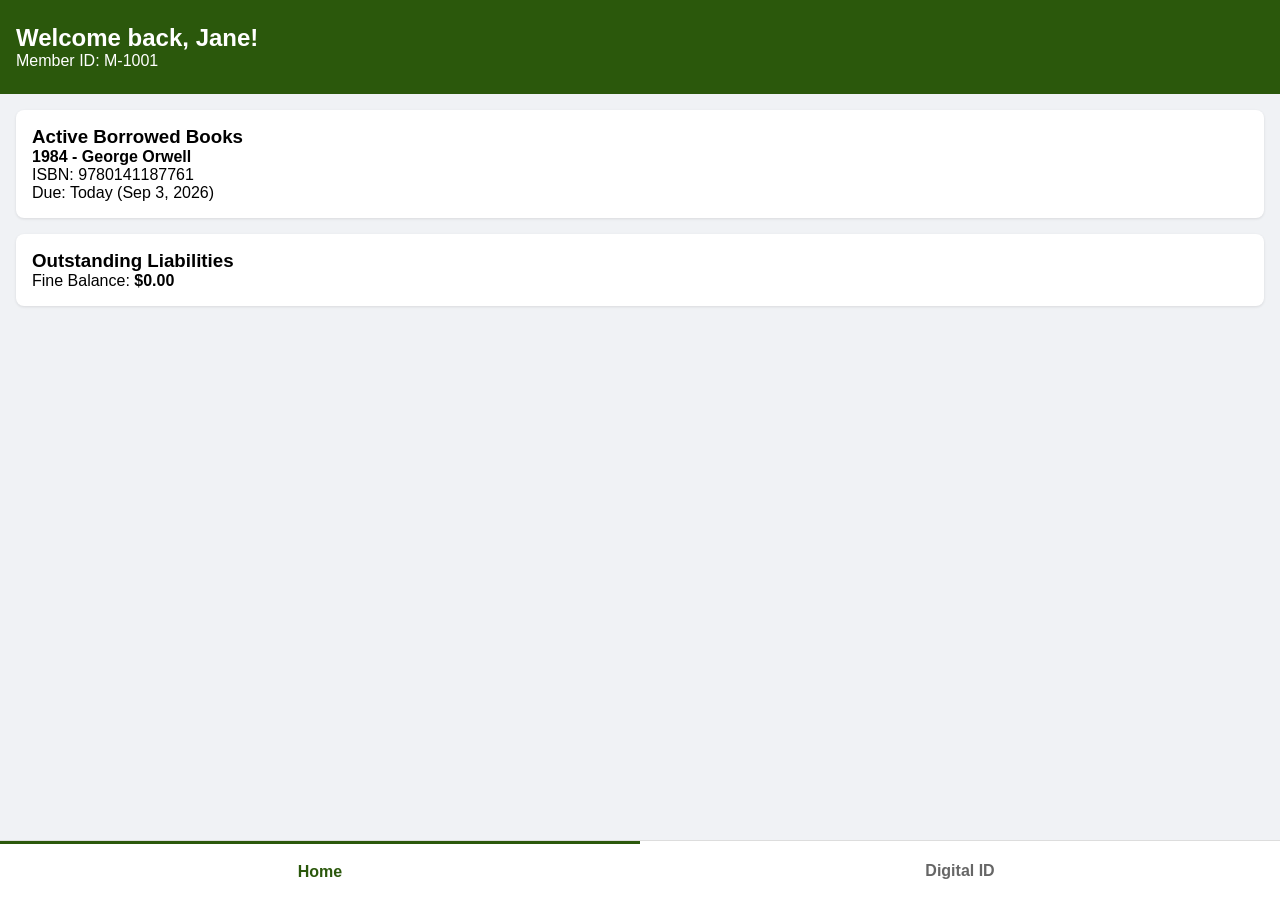
==== mobile-app/index.html @ 0fbb82c8 "refactor: update library branding to Kensington Community Library across web and mobile views" ====
<!DOCTYPE html>
<html lang="en">
<head>
  <meta charset="UTF-8">
  <meta name="viewport" content="width=device-width, initial-scale=1.0">
  <title>Kensington Mobile Library</title>
  <link rel="stylesheet" href="../css/mobile.css">
</head>
<body>
  <header class="mobile-header">
    <h2>Welcome back, Jane!</h2>
    <p>Member ID: M-1001</p>
  </header>

  <main class="mobile-content">
    <section class="card">
      <h3>Active Borrowed Books</h3>
      <div class="loan-item">
        <h4>1984 - George Orwell</h4>
        <p>ISBN: 9780141187761</p>
        <p class="due-text">Due: Today (Sep 3, 2026)</p>
      </div>
    </section>

    <section class="card alert-card">
      <h3>Outstanding Liabilities</h3>
      <p>Fine Balance: <strong>$0.00</strong></p>
    </section>
  </main>

  <nav class="bottom-nav">
    <a href="index.html" class="nav-item active">Home</a>
    <a href="digital-id.html" class="nav-item">Digital ID</a>
  </nav>
</body>
</html>
---- css/mobile.css ----
* {
  margin: 0;
  padding: 0;
  box-sizing: border-box;
  font-family: -apple-system, BlinkMacSystemFont, "Segoe UI", Roboto, Helvetica, Arial, sans-serif;
}

body {
  background-color: #f0f2f5;
  padding-bottom: 70px;
}

.mobile-header {
  background-color: #2b580c;
  color: #fff;
  padding: 1.5rem 1rem;
}

.mobile-content {
  padding: 1rem;
}

.card {
  background: #fff;
  border-radius: 8px;
  padding: 1rem;
  margin-bottom: 1rem;
  box-shadow: 0 1px 3px rgba(0,0,0,0.1);
}

.bottom-nav {
  position: fixed;
  bottom: 0;
  left: 0;
  right: 0;
  height: 60px;
  background: #fff;
  display: flex;
  border-top: 1px solid #ddd;
}

.nav-item {
  flex: 1;
  display: flex;
  justify-content: center;
  align-items: center;
  text-decoration: none;
  color: #666;
  font-weight: 600;
}

.nav-item.active {
  color: #2b580c;
  border-top: 3px solid #2b580c;
}

/* Digital ID Card Styling */
.id-card {
  background: linear-gradient(135deg, #1e3c72 0%, #2a5298 100%);
  color: #fff;
  border-radius: 12px;
  padding: 1.5rem;
  text-align: center;
  box-shadow: 0 4px 10px rgba(0,0,0,0.15);
}

.mock-qr {
  background: #fff;
  color: #000;
  padding: 2rem 1rem;
  margin-top: 1.5rem;
  border-radius: 6px;
  font-family: monospace;
  font-weight: bold;
}
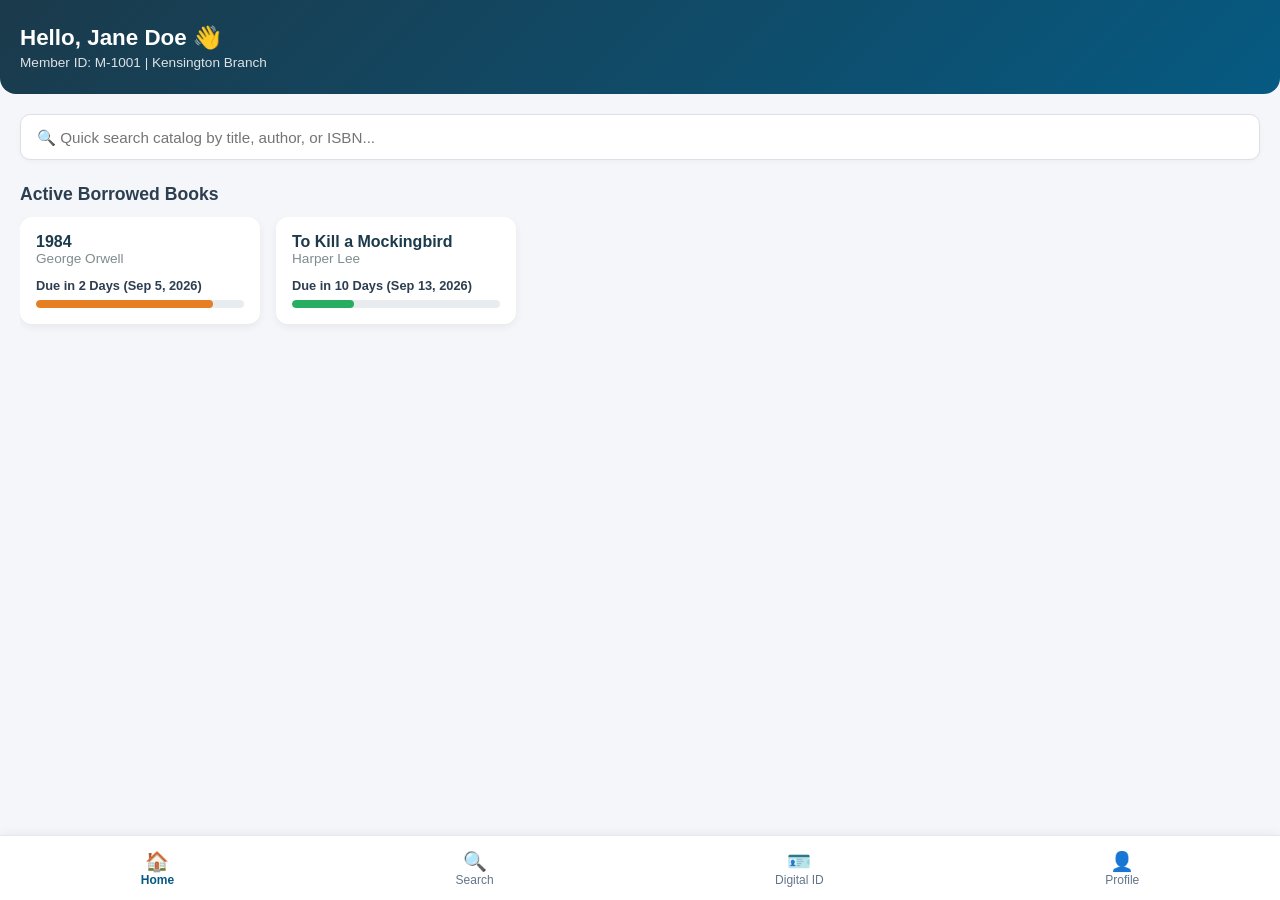
==== commit 56a1a7f6: "style: update mobile views with greeting banner, active loans carousel, and centered high-contrast d" ====
--- a/mobile-app/index.html
+++ b/mobile-app/index.html
@@ -3,34 +3,69 @@
 <head>
   <meta charset="UTF-8">
   <meta name="viewport" content="width=device-width, initial-scale=1.0">
-  <title>Kensington Mobile Library</title>
+  <title>Kensington Mobile Library - Home</title>
   <link rel="stylesheet" href="../css/mobile.css">
 </head>
 <body>
-  <header class="mobile-header">
-    <h2>Welcome back, Jane!</h2>
-    <p>Member ID: M-1001</p>
+  <!-- Greeting Banner -->
+  <header class="greeting-banner">
+    <h2>Hello, Jane Doe 👋</h2>
+    <p>Member ID: M-1001 | Kensington Branch</p>
   </header>
 
   <main class="mobile-content">
-    <section class="card">
-      <h3>Active Borrowed Books</h3>
-      <div class="loan-item">
-        <h4>1984 - George Orwell</h4>
-        <p>ISBN: 9780141187761</p>
-        <p class="due-text">Due: Today (Sep 3, 2026)</p>
+    <!-- Quick Search Bar -->
+    <section class="search-section">
+      <div class="quick-search">
+        <input type="text" placeholder="🔍 Quick search catalog by title, author, or ISBN..." aria-label="Search catalog">
       </div>
     </section>
 
-    <section class="card alert-card">
-      <h3>Outstanding Liabilities</h3>
-      <p>Fine Balance: <strong>$0.00</strong></p>
+    <!-- Active Borrowed Books Carousel -->
+    <section class="section-block">
+      <h3>Active Borrowed Books</h3>
+      <div class="carousel-container">
+        <!-- Card 1 -->
+        <article class="carousel-card">
+          <h4>1984</h4>
+          <p class="author">George Orwell</p>
+          <p class="due-info">Due in 2 Days (Sep 5, 2026)</p>
+          <div class="progress-bar-container">
+            <div class="progress-bar warning" style="width: 85%;"></div>
+          </div>
+        </article>
+
+        <!-- Card 2 -->
+        <article class="carousel-card">
+          <h4>To Kill a Mockingbird</h4>
+          <p class="author">Harper Lee</p>
+          <p class="due-info">Due in 10 Days (Sep 13, 2026)</p>
+          <div class="progress-bar-container">
+            <div class="progress-bar safe" style="width: 30%;"></div>
+          </div>
+        </article>
+      </div>
     </section>
   </main>
 
+  <!-- Persistent 4-Item Bottom Navigation Bar -->
   <nav class="bottom-nav">
-    <a href="index.html" class="nav-item active">Home</a>
-    <a href="digital-id.html" class="nav-item">Digital ID</a>
+    <a href="index.html" class="nav-item active">
+      <span class="nav-icon">🏠</span>
+      <span class="nav-label">Home</span>
+    </a>
+    <a href="#search" class="nav-item">
+      <span class="nav-icon">🔍</span>
+      <span class="nav-label">Search</span>
+    </a>
+    <a href="digital-id.html" class="nav-item">
+      <span class="nav-icon">🪪</span>
+      <span class="nav-label">Digital ID</span>
+    </a>
+    <a href="#profile" class="nav-item">
+      <span class="nav-icon">👤</span>
+      <span class="nav-label">Profile</span>
+    </a>
   </nav>
 </body>
 </html>
--- a/css/mobile.css
+++ b/css/mobile.css
@@ -6,70 +6,227 @@
 }
 
 body {
-  background-color: #f0f2f5;
-  padding-bottom: 70px;
-}
-
-.mobile-header {
-  background-color: #2b580c;
-  color: #fff;
-  padding: 1.5rem 1rem;
+  background-color: #f4f6f9;
+  padding-bottom: 75px;
+  color: #2c3e50;
+}
+
+/* Greeting Banner */
+.greeting-banner {
+  background: linear-gradient(135deg, #1b3a4b 0%, #065a82 100%);
+  color: #ffffff;
+  padding: 1.5rem 1.25rem;
+  border-bottom-left-radius: 16px;
+  border-bottom-right-radius: 16px;
+}
+
+.greeting-banner h2 {
+  font-size: 1.4rem;
+  margin-bottom: 0.25rem;
+}
+
+.greeting-banner p {
+  font-size: 0.85rem;
+  opacity: 0.85;
 }
 
 .mobile-content {
-  padding: 1rem;
-}
-
-.card {
-  background: #fff;
+  padding: 1.25rem;
+}
+
+/* Quick Search Bar */
+.search-section {
+  margin-bottom: 1.5rem;
+}
+
+.quick-search input {
+  width: 100%;
+  padding: 0.85rem 1rem;
+  border: 1px solid #dcdfe6;
+  border-radius: 10px;
+  font-size: 0.95rem;
+  background: #ffffff;
+  box-shadow: 0 2px 4px rgba(0,0,0,0.03);
+}
+
+/* Carousel Section */
+.section-block h3 {
+  font-size: 1.1rem;
+  margin-bottom: 0.75rem;
+}
+
+.carousel-container {
+  display: flex;
+  gap: 1rem;
+  overflow-x: auto;
+  padding-bottom: 0.5rem;
+  scroll-snap-type: x mandatory;
+}
+
+.carousel-card {
+  min-width: 240px;
+  background: #ffffff;
+  border-radius: 12px;
+  padding: 1rem;
+  box-shadow: 0 3px 8px rgba(0,0,0,0.06);
+  scroll-snap-align: start;
+}
+
+.carousel-card h4 {
+  font-size: 1rem;
+  color: #1b3a4b;
+}
+
+.carousel-card .author {
+  font-size: 0.85rem;
+  color: #7f8c8d;
+  margin-bottom: 0.75rem;
+}
+
+.carousel-card .due-info {
+  font-size: 0.8rem;
+  font-weight: 600;
+  margin-bottom: 0.4rem;
+}
+
+/* Progress Bar */
+.progress-bar-container {
+  width: 100%;
+  height: 8px;
+  background-color: #e9ecef;
+  border-radius: 4px;
+  overflow: hidden;
+}
+
+.progress-bar {
+  height: 100%;
+  border-radius: 4px;
+}
+
+.progress-bar.warning { background-color: #e67e22; }
+.progress-bar.safe { background-color: #27ae60; }
+
+/* Centered Digital ID Card */
+.center-wrapper {
+  display: flex;
+  justify-content: center;
+  align-items: center;
+  min-height: calc(100vh - 100px);
+}
+
+.digital-id-card {
+  width: 100%;
+  max-width: 340px;
+  background: #ffffff;
+  border-radius: 16px;
+  box-shadow: 0 8px 20px rgba(0,0,0,0.12);
+  border: 2px solid #1b3a4b;
+  overflow: hidden;
+  text-align: center;
+}
+
+.id-header {
+  background: #1b3a4b;
+  color: #ffffff;
+  padding: 1rem;
+}
+
+.id-header h3 {
+  font-size: 0.9rem;
+  letter-spacing: 0.5px;
+}
+
+.pass-badge {
+  font-size: 0.7rem;
+  background: #27ae60;
+  padding: 2px 8px;
+  border-radius: 10px;
+  font-weight: bold;
+}
+
+.id-body {
+  padding: 1.25rem;
+  display: flex;
+  align-items: center;
+  gap: 1rem;
+  text-align: left;
+}
+
+.photo-placeholder {
+  width: 80px;
+  height: 90px;
+  background: #e2e8f0;
+  border: 2px dashed #94a3b8;
   border-radius: 8px;
-  padding: 1rem;
-  margin-bottom: 1rem;
-  box-shadow: 0 1px 3px rgba(0,0,0,0.1);
-}
-
+  display: flex;
+  flex-direction: column;
+  justify-content: center;
+  align-items: center;
+  color: #64748b;
+}
+
+.photo-icon { font-size: 1.5rem; }
+.photo-text { font-size: 0.65rem; font-weight: bold; margin-top: 2px; }
+
+.member-details h2 { font-size: 1.2rem; color: #1b3a4b; }
+.id-number { font-size: 0.85rem; margin-top: 4px; }
+.member-status { font-size: 0.75rem; color: #27ae60; font-weight: bold; margin-top: 4px; }
+
+.qr-container {
+  background: #f8fafc;
+  padding: 1rem;
+  border-top: 1px dashed #cbd5e1;
+}
+
+.mock-qr-code {
+  background: #ffffff;
+  border: 2px solid #000;
+  padding: 1rem;
+  border-radius: 8px;
+}
+
+.qr-label {
+  font-family: monospace;
+  font-size: 1.2rem;
+  letter-spacing: 2px;
+  font-weight: bold;
+}
+
+.scan-hint {
+  display: block;
+  font-size: 0.75rem;
+  color: #64748b;
+  margin-top: 4px;
+}
+
+/* Persistent Bottom Nav Bar */
 .bottom-nav {
   position: fixed;
   bottom: 0;
   left: 0;
   right: 0;
-  height: 60px;
-  background: #fff;
-  display: flex;
-  border-top: 1px solid #ddd;
+  height: 65px;
+  background: #ffffff;
+  display: flex;
+  justify-content: space-around;
+  align-items: center;
+  border-top: 1px solid #e2e8f0;
+  box-shadow: 0 -2px 10px rgba(0,0,0,0.05);
+  z-index: 1000;
 }
 
 .nav-item {
-  flex: 1;
-  display: flex;
-  justify-content: center;
+  display: flex;
+  flex-direction: column;
   align-items: center;
   text-decoration: none;
-  color: #666;
-  font-weight: 600;
-}
+  color: #64748b;
+  font-size: 0.75rem;
+}
+
+.nav-icon { font-size: 1.2rem; }
 
 .nav-item.active {
-  color: #2b580c;
-  border-top: 3px solid #2b580c;
-}
-
-/* Digital ID Card Styling */
-.id-card {
-  background: linear-gradient(135deg, #1e3c72 0%, #2a5298 100%);
-  color: #fff;
-  border-radius: 12px;
-  padding: 1.5rem;
-  text-align: center;
-  box-shadow: 0 4px 10px rgba(0,0,0,0.15);
-}
-
-.mock-qr {
-  background: #fff;
-  color: #000;
-  padding: 2rem 1rem;
-  margin-top: 1.5rem;
-  border-radius: 6px;
-  font-family: monospace;
+  color: #065a82;
   font-weight: bold;
 }
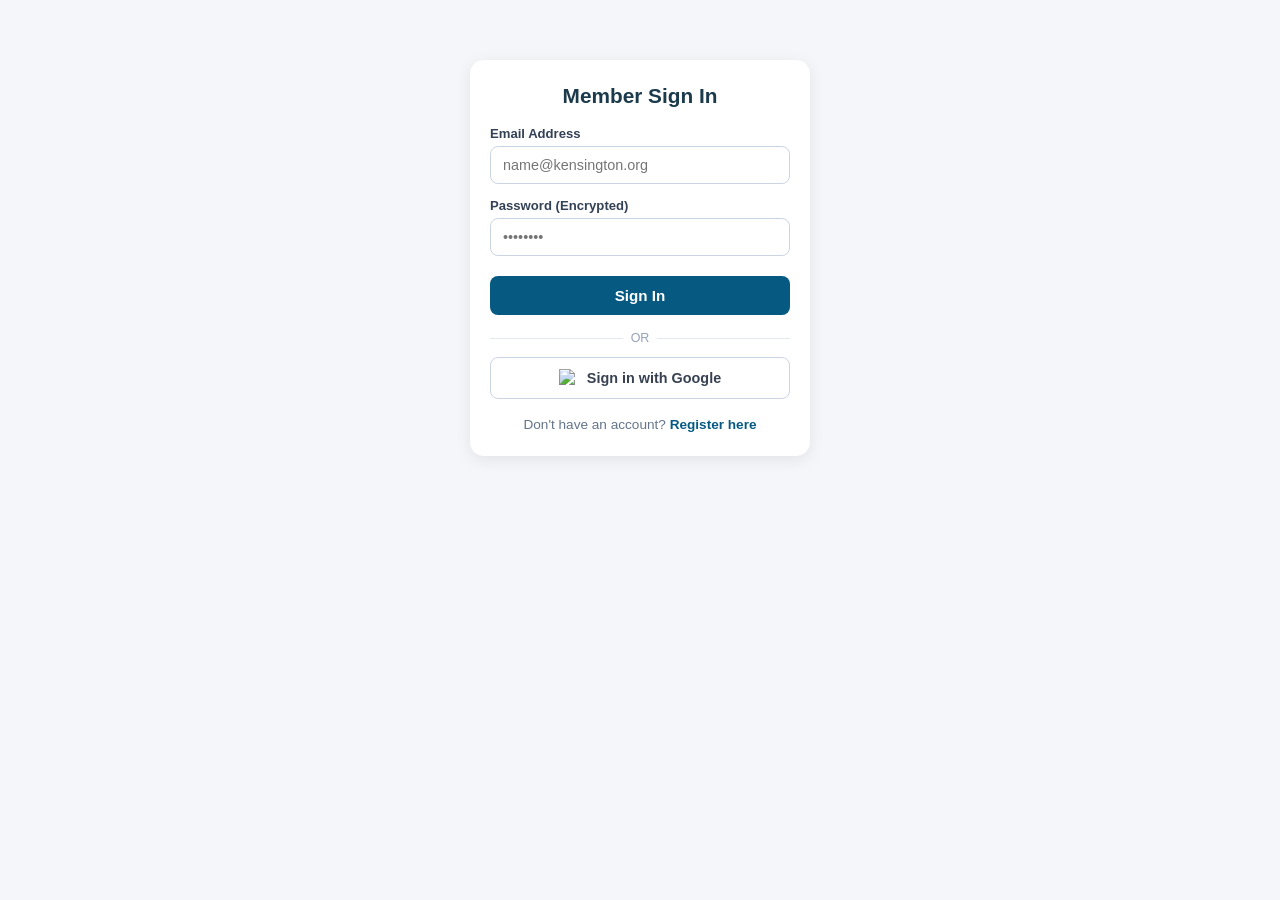
==== commit 1f4d08e1: "feat: make home screen and digital ID card dynamically render logged-in user details" ====
--- a/mobile-app/index.html
+++ b/mobile-app/index.html
@@ -2,15 +2,21 @@
 <html lang="en">
 <head>
   <meta charset="UTF-8">
-  <meta name="viewport" content="width=device-width, initial-scale=1.0">
+  <meta name="viewport" content="width=device-width, initial-scale=1.0, maximum-scale=1.0, user-scalable=no">
   <title>Kensington Mobile Library - Home</title>
   <link rel="stylesheet" href="../css/mobile.css">
+  <script>
+    // Auth Guard
+    if (localStorage.getItem('abts_authenticated') !== 'true') {
+      window.location.href = 'login.html';
+    }
+  </script>
 </head>
 <body>
   <!-- Greeting Banner -->
   <header class="greeting-banner">
-    <h2>Hello, Jane Doe 👋</h2>
-    <p>Member ID: M-1001 | Kensington Branch</p>
+    <h2 id="user-greeting">Hello, User 👋</h2>
+    <p id="user-id-display">Member ID: M-1001 | Kensington Branch</p>
   </header>
 
   <main class="mobile-content">
@@ -62,10 +68,20 @@
       <span class="nav-icon">🪪</span>
       <span class="nav-label">Digital ID</span>
     </a>
-    <a href="#profile" class="nav-item">
-      <span class="nav-icon">👤</span>
-      <span class="nav-label">Profile</span>
+    <a href="settings.html" class="nav-item">
+      <span class="nav-icon">⚙️</span>
+      <span class="nav-label">Settings</span>
     </a>
   </nav>
+
+  <script>
+    document.addEventListener("DOMContentLoaded", () => {
+      const name = localStorage.getItem('abts_user_name') || 'Jane Doe';
+      const email = localStorage.getItem('abts_user_email') || 'jane.doe@kensington.org';
+      
+      document.getElementById('user-greeting').textContent = `Hello, ${name} 👋`;
+      document.getElementById('user-id-display').textContent = `Account: ${email} | Kensington Branch`;
+    });
+  </script>
 </body>
 </html>
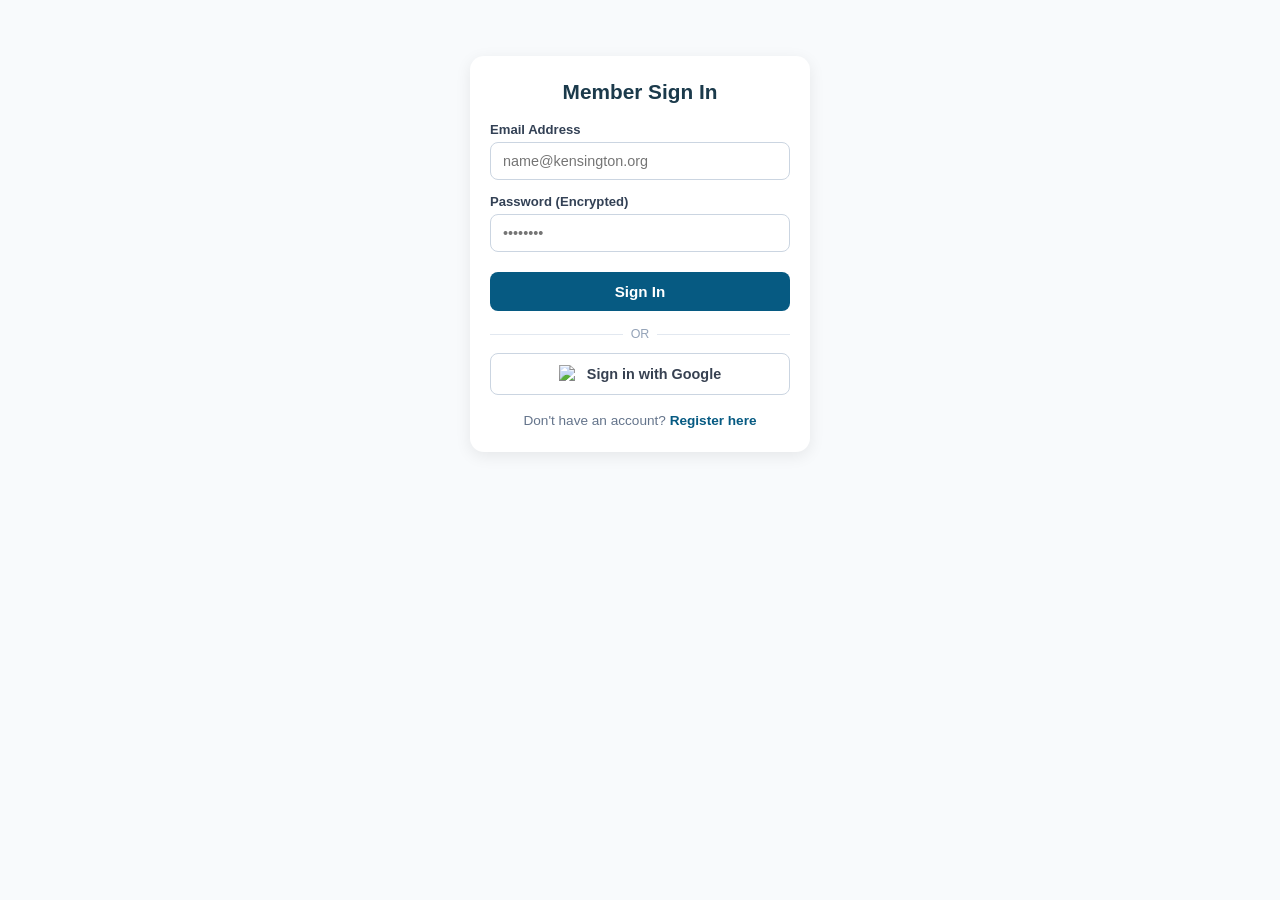
==== commit c2c1e44d: "feat: add interactive book availability check, borrowing workflow, and cross-platform loan sync" ====
--- a/mobile-app/index.html
+++ b/mobile-app/index.html
@@ -5,33 +5,29 @@
   <meta name="viewport" content="width=device-width, initial-scale=1.0, maximum-scale=1.0, user-scalable=no">
   <title>Kensington Mobile Library - Home</title>
   <link rel="stylesheet" href="../css/mobile.css">
+  
   <script>
-    // Auth Guard
     if (localStorage.getItem('abts_authenticated') !== 'true') {
       window.location.href = 'login.html';
     }
   </script>
 </head>
 <body>
-  <!-- Greeting Banner -->
   <header class="greeting-banner">
     <h2 id="user-greeting">Hello, User 👋</h2>
     <p id="user-id-display">Member ID: M-1001 | Kensington Branch</p>
   </header>
 
   <main class="mobile-content">
-    <!-- Quick Search Bar -->
     <section class="search-section">
       <div class="quick-search">
-        <input type="text" placeholder="🔍 Quick search catalog by title, author, or ISBN..." aria-label="Search catalog">
+        <input type="text" id="catalog-search" placeholder="🔍 Quick search catalog by title, author, or ISBN..." aria-label="Search catalog">
       </div>
     </section>
 
-    <!-- Active Borrowed Books Carousel -->
     <section class="section-block">
       <h3>Active Borrowed Books</h3>
       <div class="carousel-container">
-        <!-- Card 1 -->
         <article class="carousel-card">
           <h4>1984</h4>
           <p class="author">George Orwell</p>
@@ -41,7 +37,6 @@
           </div>
         </article>
 
-        <!-- Card 2 -->
         <article class="carousel-card">
           <h4>To Kill a Mockingbird</h4>
           <p class="author">Harper Lee</p>
@@ -54,13 +49,12 @@
     </section>
   </main>
 
-  <!-- Persistent 4-Item Bottom Navigation Bar -->
   <nav class="bottom-nav">
     <a href="index.html" class="nav-item active">
       <span class="nav-icon">🏠</span>
       <span class="nav-label">Home</span>
     </a>
-    <a href="#search" class="nav-item">
+    <a href="search.html" class="nav-item">
       <span class="nav-icon">🔍</span>
       <span class="nav-label">Search</span>
     </a>
@@ -75,13 +69,25 @@
   </nav>
 
   <script>
-    document.addEventListener("DOMContentLoaded", () => {
-      const name = localStorage.getItem('abts_user_name') || 'Jane Doe';
-      const email = localStorage.getItem('abts_user_email') || 'jane.doe@kensington.org';
-      
-      document.getElementById('user-greeting').textContent = `Hello, ${name} 👋`;
-      document.getElementById('user-id-display').textContent = `Account: ${email} | Kensington Branch`;
-    });
-  </script>
+  document.addEventListener("DOMContentLoaded", () => {
+    const listContainer = document.getElementById('mobile-borrowed-list');
+    if (!listContainer) return;
+
+    const isDark = localStorage.getItem('abts_theme') === 'dark';
+    const stored = localStorage.getItem('abts_borrowed_books');
+    const books = stored ? JSON.parse(stored) : [
+      { title: "1984", author: "George Orwell", dueDate: "Nov 29, 2026" },
+      { title: "To Kill a Mockingbird", author: "Harper Lee", dueDate: "Dec 5, 2026" }
+    ];
+
+    listContainer.innerHTML = books.map(book => `
+      <article class="carousel-card" style="padding: 14px; border-radius: 8px; border: 1px solid ${isDark ? '#334155' : '#cbd5e1'}; background: ${isDark ? '#1e293b' : '#ffffff'}; margin-bottom: 10px;">
+        <h4 style="color: ${isDark ? '#38bdf8' : '#1b3a4b'};">${book.title}</h4>
+        <p class="author" style="color: ${isDark ? '#94a3b8' : '#64748b'}; font-size: 0.85rem;">${book.author}</p>
+        <p class="due-info" style="color: #e67e22; font-size: 0.82rem; font-weight: bold; margin-top: 4px;">Status: Borrowed • Due ${book.dueDate}</p>
+      </article>
+    `).join('');
+  });
+</script>
 </body>
 </html>
--- a/css/mobile.css
+++ b/css/mobile.css
@@ -1,126 +1,138 @@
+/* ==========================================
+   KENSINGTON LIBRARY MOBILE STYLESHEET
+   ========================================== */
+
 * {
+  box-sizing: border-box;
   margin: 0;
   padding: 0;
-  box-sizing: border-box;
   font-family: -apple-system, BlinkMacSystemFont, "Segoe UI", Roboto, Helvetica, Arial, sans-serif;
 }
 
 body {
-  background-color: #f4f6f9;
-  padding-bottom: 75px;
-  color: #2c3e50;
-}
-
-/* Greeting Banner */
+  background-color: #f8fafc;
+  color: #1e293b;
+  min-height: 100vh;
+  padding-bottom: 70px;
+  transition: background-color 0.3s ease, color 0.3s ease;
+}
+
+/* Greeting Banner Header */
 .greeting-banner {
-  background: linear-gradient(135deg, #1b3a4b 0%, #065a82 100%);
+  background: #065a82;
   color: #ffffff;
-  padding: 1.5rem 1.25rem;
+  padding: 24px 20px 18px 20px;
   border-bottom-left-radius: 16px;
   border-bottom-right-radius: 16px;
+  box-shadow: 0 4px 12px rgba(0,0,0,0.08);
 }
 
 .greeting-banner h2 {
-  font-size: 1.4rem;
-  margin-bottom: 0.25rem;
+  font-size: 1.35rem;
+  font-weight: 700;
 }
 
 .greeting-banner p {
   font-size: 0.85rem;
-  opacity: 0.85;
-}
-
+  opacity: 0.9;
+  margin-top: 4px;
+}
+
+/* Content Container */
 .mobile-content {
-  padding: 1.25rem;
-}
-
-/* Quick Search Bar */
+  padding: 16px;
+}
+
+/* Search Bar Section */
 .search-section {
-  margin-bottom: 1.5rem;
+  margin-bottom: 18px;
 }
 
 .quick-search input {
   width: 100%;
-  padding: 0.85rem 1rem;
-  border: 1px solid #dcdfe6;
+  padding: 12px 16px;
+  border: 1px solid #cbd5e1;
   border-radius: 10px;
-  font-size: 0.95rem;
+  font-size: 0.9rem;
   background: #ffffff;
-  box-shadow: 0 2px 4px rgba(0,0,0,0.03);
-}
-
-/* Carousel Section */
+  outline: none;
+  box-shadow: 0 2px 6px rgba(0,0,0,0.03);
+}
+
+/* Section Blocks & Carousel Cards */
 .section-block h3 {
-  font-size: 1.1rem;
-  margin-bottom: 0.75rem;
+  font-size: 1.05rem;
+  color: #1e293b;
+  margin-bottom: 12px;
 }
 
 .carousel-container {
   display: flex;
-  gap: 1rem;
+  gap: 12px;
   overflow-x: auto;
-  padding-bottom: 0.5rem;
-  scroll-snap-type: x mandatory;
+  padding-bottom: 8px;
 }
 
 .carousel-card {
+  background: #ffffff;
   min-width: 240px;
-  background: #ffffff;
+  padding: 16px;
   border-radius: 12px;
-  padding: 1rem;
-  box-shadow: 0 3px 8px rgba(0,0,0,0.06);
-  scroll-snap-align: start;
+  border: 1px solid #e2e8f0;
+  box-shadow: 0 2px 8px rgba(0,0,0,0.04);
 }
 
 .carousel-card h4 {
   font-size: 1rem;
   color: #1b3a4b;
+  margin-bottom: 4px;
 }
 
 .carousel-card .author {
-  font-size: 0.85rem;
-  color: #7f8c8d;
-  margin-bottom: 0.75rem;
+  font-size: 0.82rem;
+  color: #64748b;
+  margin-bottom: 8px;
 }
 
 .carousel-card .due-info {
   font-size: 0.8rem;
   font-weight: 600;
-  margin-bottom: 0.4rem;
-}
-
-/* Progress Bar */
+  color: #065a82;
+  margin-bottom: 6px;
+}
+
+/* Progress Bars */
 .progress-bar-container {
   width: 100%;
-  height: 8px;
-  background-color: #e9ecef;
-  border-radius: 4px;
+  height: 6px;
+  background: #e2e8f0;
+  border-radius: 3px;
   overflow: hidden;
 }
 
 .progress-bar {
   height: 100%;
-  border-radius: 4px;
-}
-
-.progress-bar.warning { background-color: #e67e22; }
-.progress-bar.safe { background-color: #27ae60; }
-
-/* Centered Digital ID Card */
+  border-radius: 3px;
+}
+
+.progress-bar.warning { background: #e67e22; }
+.progress-bar.safe { background: #27ae60; }
+
+/* Digital ID Card Presentation */
 .center-wrapper {
   display: flex;
   justify-content: center;
   align-items: center;
-  min-height: calc(100vh - 100px);
+  min-height: calc(100vh - 90px);
 }
 
 .digital-id-card {
+  background: #ffffff;
   width: 100%;
-  max-width: 340px;
-  background: #ffffff;
+  max-width: 320px;
   border-radius: 16px;
-  box-shadow: 0 8px 20px rgba(0,0,0,0.12);
-  border: 2px solid #1b3a4b;
+  border: 1px solid #cbd5e1;
+  box-shadow: 0 8px 24px rgba(0,0,0,0.1);
   overflow: hidden;
   text-align: center;
 }
@@ -128,90 +140,92 @@
 .id-header {
   background: #1b3a4b;
   color: #ffffff;
-  padding: 1rem;
+  padding: 16px;
 }
 
 .id-header h3 {
-  font-size: 0.9rem;
+  font-size: 0.85rem;
   letter-spacing: 0.5px;
 }
 
 .pass-badge {
-  font-size: 0.7rem;
+  display: inline-block;
   background: #27ae60;
-  padding: 2px 8px;
+  color: #fff;
+  font-size: 0.68rem;
+  font-weight: bold;
+  padding: 3px 8px;
   border-radius: 10px;
-  font-weight: bold;
+  margin-top: 6px;
 }
 
 .id-body {
-  padding: 1.25rem;
-  display: flex;
-  align-items: center;
-  gap: 1rem;
-  text-align: left;
+  padding: 20px;
 }
 
 .photo-placeholder {
-  width: 80px;
-  height: 90px;
-  background: #e2e8f0;
-  border: 2px dashed #94a3b8;
+  width: 70px;
+  height: 80px;
+  border: 2px dashed #cbd5e1;
   border-radius: 8px;
+  margin: 0 auto 12px auto;
   display: flex;
   flex-direction: column;
   justify-content: center;
   align-items: center;
-  color: #64748b;
-}
-
-.photo-icon { font-size: 1.5rem; }
-.photo-text { font-size: 0.65rem; font-weight: bold; margin-top: 2px; }
-
-.member-details h2 { font-size: 1.2rem; color: #1b3a4b; }
-.id-number { font-size: 0.85rem; margin-top: 4px; }
-.member-status { font-size: 0.75rem; color: #27ae60; font-weight: bold; margin-top: 4px; }
+  color: #94a3b8;
+}
+
+.member-details h2 {
+  font-size: 1.2rem;
+  color: #1b3a4b;
+}
+
+.member-details .id-number {
+  font-size: 0.85rem;
+  margin-top: 4px;
+}
+
+.member-details .member-status {
+  font-size: 0.75rem;
+  font-weight: bold;
+  color: #27ae60;
+  margin-top: 4px;
+}
 
 .qr-container {
   background: #f8fafc;
-  padding: 1rem;
+  padding: 16px;
   border-top: 1px dashed #cbd5e1;
-}
-
-.mock-qr-code {
-  background: #ffffff;
-  border: 2px solid #000;
-  padding: 1rem;
-  border-radius: 8px;
 }
 
 .qr-label {
   font-family: monospace;
-  font-size: 1.2rem;
+  font-size: 1.1rem;
   letter-spacing: 2px;
-  font-weight: bold;
+  color: #1b3a4b;
+  margin-top: 6px;
 }
 
 .scan-hint {
-  display: block;
   font-size: 0.75rem;
   color: #64748b;
+  display: block;
   margin-top: 4px;
 }
 
-/* Persistent Bottom Nav Bar */
+/* Persistent Bottom Navigation Bar */
 .bottom-nav {
   position: fixed;
   bottom: 0;
   left: 0;
   right: 0;
-  height: 65px;
+  height: 60px;
   background: #ffffff;
+  border-top: 1px solid #e2e8f0;
   display: flex;
   justify-content: space-around;
   align-items: center;
-  border-top: 1px solid #e2e8f0;
-  box-shadow: 0 -2px 10px rgba(0,0,0,0.05);
   z-index: 1000;
 }
 
@@ -221,12 +235,77 @@
   align-items: center;
   text-decoration: none;
   color: #64748b;
-  font-size: 0.75rem;
-}
-
-.nav-icon { font-size: 1.2rem; }
+  font-size: 0.72rem;
+  font-weight: 500;
+}
+
+.nav-icon {
+  font-size: 1.25rem;
+  margin-bottom: 2px;
+}
 
 .nav-item.active {
   color: #065a82;
-  font-weight: bold;
+  font-weight: 700;
+}
+
+/* ==========================================
+   GLOBAL DARK MODE OVERRIDES
+   ========================================== */
+html.dark-mode, body.dark-mode {
+  background-color: #0f172a !important;
+  color: #f8fafc !important;
+}
+
+body.dark-mode .greeting-banner,
+body.dark-mode .auth-container,
+body.dark-mode .digital-id-card {
+  background: #1e293b !important;
+  color: #f8fafc !important;
+}
+
+body.dark-mode .carousel-card,
+body.dark-mode .quick-search input,
+body.dark-mode .form-group input {
+  background-color: #1e293b !important;
+  color: #f8fafc !important;
+  border-color: #334155 !important;
+}
+
+body.dark-mode .section-block h3,
+body.dark-mode .carousel-card h4,
+body.dark-mode .member-details h2 {
+  color: #f8fafc !important;
+}
+
+body.dark-mode .author,
+body.dark-mode .due-info,
+body.dark-mode .scan-hint,
+body.dark-mode .toggle-link,
+body.dark-mode .qr-label {
+  color: #94a3b8 !important;
+}
+
+body.dark-mode .qr-container {
+  background: #0f172a !important;
+  border-top-color: #334155 !important;
+}
+
+body.dark-mode .bottom-nav {
+  background-color: #1e293b !important;
+  border-top-color: #334155 !important;
+}
+
+body.dark-mode .nav-item {
+  color: #94a3b8 !important;
+}
+
+body.dark-mode .nav-item.active {
+  color: #38bdf8 !important;
+}
+
+body.dark-mode .btn-google {
+  background-color: #1e293b !important;
+  color: #f8fafc !important;
+  border-color: #334155 !important;
 }
